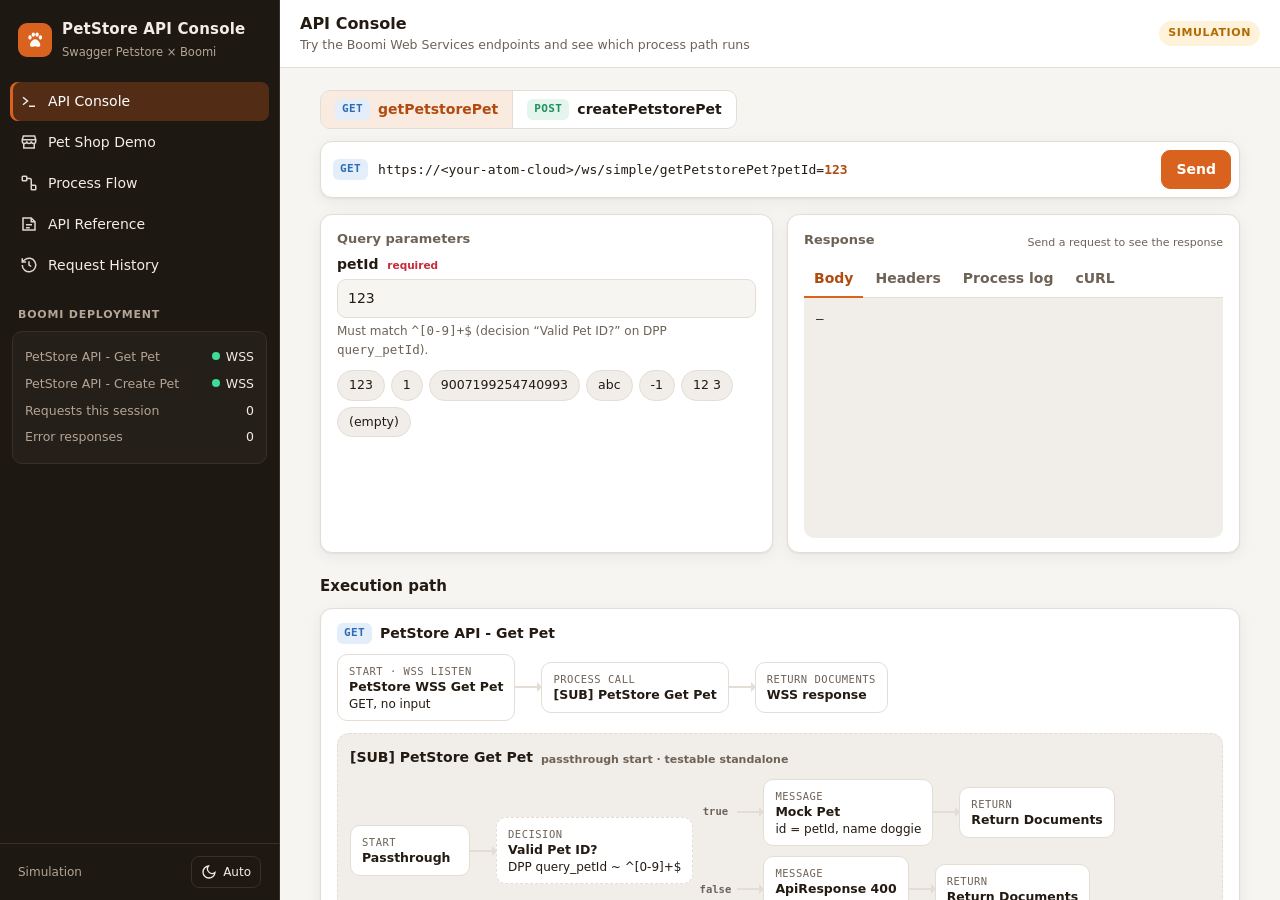
==== portal/index.html @ 0d5f0c59 "Add PetStore API console mockup Co-Authored-By: Claude Opus 5.5 <noreply@anthropic.com>" ====
<!doctype html>
<html lang="en">
<head>
<meta charset="utf-8">
<meta name="viewport" content="width=device-width, initial-scale=1">
<title>PetStore API Console</title>
<meta name="description" content="Mockup console for the Boomi PetStore Mock API (simulation of the Get Pet and Create Pet Web Services processes).">
<link rel="stylesheet" href="style.css">
</head>
<body>
<div class="app">
  <aside class="side" id="side">
    <div class="brand">
      <div class="logo"><svg viewBox="0 0 24 24" width="20" height="20" fill="#fff"><ellipse cx="6" cy="9" rx="2" ry="2.6"/><ellipse cx="10" cy="5.5" rx="2" ry="2.6"/><ellipse cx="14.5" cy="5.5" rx="2" ry="2.6"/><ellipse cx="18.5" cy="9" rx="2" ry="2.6"/><path d="M12.2 11c-3 0-6.2 4.2-6.2 6.6 0 1.8 1.4 2.6 3 2.6 1.3 0 2.1-.6 3.2-.6s1.9.6 3.2.6c1.6 0 3-.8 3-2.6 0-2.4-3.2-6.6-6.2-6.6z"/></svg></div>
      <div><b>PetStore API Console</b><small>Swagger Petstore × Boomi</small></div>
    </div>
    <nav class="nav" aria-label="Main">
      <button data-view="console" aria-current="page"><svg viewBox="0 0 24 24" fill="none" stroke="currentColor" stroke-width="2"><path d="m4 17 6-5-6-5M12 19h8"/></svg>API Console</button>
      <button data-view="shop"><svg viewBox="0 0 24 24" fill="none" stroke="currentColor" stroke-width="2"><path d="M3 9l1.5-5h15L21 9M3 9h18v2a3 3 0 0 1-6 0 3 3 0 0 1-6 0 3 3 0 0 1-6 0zM5 13v7h14v-7"/></svg>Pet Shop Demo</button>
      <button data-view="flow"><svg viewBox="0 0 24 24" fill="none" stroke="currentColor" stroke-width="2"><rect x="3" y="3" width="6" height="6" rx="1"/><rect x="15" y="15" width="6" height="6" rx="1"/><path d="M9 6h4a2 2 0 0 1 2 2v7"/></svg>Process Flow</button>
      <button data-view="reference"><svg viewBox="0 0 24 24" fill="none" stroke="currentColor" stroke-width="2"><path d="M4 4h11l5 5v11H4z"/><path d="M15 4v5h5M8 13h8M8 17h5"/></svg>API Reference</button>
      <button data-view="history"><svg viewBox="0 0 24 24" fill="none" stroke="currentColor" stroke-width="2"><path d="M3 12a9 9 0 1 0 3-6.7L3 8"/><path d="M3 3v5h5M12 7v5l3 2"/></svg>Request History</button>
    </nav>
    <h4>Boomi deployment</h4>
    <div class="health">
      <div class="hrow"><span>PetStore API - Get Pet</span><span><i class="dot ok"></i>WSS</span></div>
      <div class="hrow"><span>PetStore API - Create Pet</span><span><i class="dot ok"></i>WSS</span></div>
      <div class="hrow"><span>Requests this session</span><span id="hReq">0</span></div>
      <div class="hrow"><span>Error responses</span><span id="hErr">0</span></div>
    </div>
    <div class="side-foot">
      <span>Simulation</span>
      <button class="icon-btn" id="themeBtn" title="Toggle theme" aria-label="Toggle theme"><svg viewBox="0 0 24 24" fill="none" stroke="currentColor" stroke-width="2"><path d="M21 12.8A9 9 0 1 1 11.2 3a7 7 0 0 0 9.8 9.8z"/></svg><span id="themeLbl">Theme</span></button>
    </div>
  </aside>
  <div class="scrim" id="scrim"></div>

  <main class="main">
    <div class="top">
      <button class="burger" id="burger" aria-label="Menu"><svg viewBox="0 0 24 24" width="18" height="18" fill="none" stroke="currentColor" stroke-width="2"><path d="M3 6h18M3 12h18M3 18h18"/></svg></button>
      <div><h1 id="title">API Console</h1><div class="sub" id="subtitle">Try the Boomi Web Services endpoints and see which process path runs</div></div>
      <span class="mode" title="Runs in your browser with the same logic as the Boomi processes">SIMULATION</span>
    </div>

    <section class="view" id="view-console"><div class="page"><div class="wrap">
      <div class="seg ep" id="epSeg" role="tablist">
        <button type="button" data-ep="get" aria-pressed="true"><span class="m get">GET</span>getPetstorePet</button>
        <button type="button" data-ep="create" aria-pressed="false"><span class="m post">POST</span>createPetstorePet</button>
      </div>
      <div class="urlbar"><span class="m" id="urlMethod">GET</span><code id="urlText"></code><button class="btn primary" id="sendBtn">Send</button></div>

      <div class="grid2">
        <div class="card">
          <div id="reqGet">
            <h3>Query parameters</h3>
            <div class="field"><label for="petId">petId <span class="req">required</span></label>
              <input id="petId" value="123" autocomplete="off" inputmode="numeric"><small>Must match <code>^[0-9]+$</code> (decision “Valid Pet ID?” on DPP <code>query_petId</code>).</small></div>
            <div class="chips" id="getPresets"></div>
          </div>
          <div id="reqCreate" hidden>
            <h3>Request body <span class="meta">application/json · profile j.PetStore.Pet</span></h3>
            <textarea id="body" spellcheck="false" rows="14"></textarea>
            <div class="row-actions"><div class="chips" id="postPresets"></div><button class="btn sm" id="fmtBtn" type="button">Format JSON</button></div>
          </div>
        </div>

        <div class="card resp" id="respCard">
          <div class="resp-head"><h3>Response</h3><span id="respStatus" class="meta">Send a request to see the response</span></div>
          <div class="tabs" id="respTabs" role="tablist">
            <button data-tab="body" aria-selected="true">Body</button><button data-tab="headers">Headers</button><button data-tab="log">Process log</button><button data-tab="curl">cURL</button>
          </div>
          <pre class="code" id="respOut">—</pre>
        </div>
      </div>

      <h2>Execution path</h2>
      <div class="card" id="trace"></div>
    </div></div></section>

    <section class="view" id="view-shop" hidden><div class="page"><div class="wrap" id="shopPage"></div></div></section>
    <section class="view" id="view-flow" hidden><div class="page"><div class="wrap" id="flowPage"></div></div></section>
    <section class="view" id="view-reference" hidden><div class="page"><div class="wrap" id="refPage"></div></div></section>
    <section class="view" id="view-history" hidden><div class="page"><div class="wrap" id="historyPage"></div></div></section>
  </main>
</div>
<div class="toast" id="toast"></div>
<script src="app.js"></script>
</body>
</html>
---- portal/style.css ----
:root{
  --navy:#1E1813; --accent:#D9631E; --accent-ink:#B04A0F; --accent-soft:rgba(217,99,30,.13);
  --bg:#F7F5F2; --surface:#FFFFFF; --surface-2:#F1EDE8; --line:#E3DDD5;
  --ink:#231A12; --muted:#6E6257; --side:#1E1813; --side-ink:#F3ECE4; --side-muted:#B3A595; --side-line:#3A2F25;
  --user:#1E1813; --user-ink:#FFFFFF; --bot:#FFFFFF;
  --ok:#1E8E5A; --ok-bg:#E3F5EC; --warn:#B26A00; --warn-bg:#FFF2DB; --crit:#C62C3B; --crit-bg:#FDE6E8; --info:#2D6CB5; --info-bg:#E4EEFA;
  --radius:12px; --shadow:0 1px 2px rgba(17,26,58,.06),0 4px 16px rgba(17,26,58,.06);
  --mono:ui-monospace,SFMono-Regular,Menlo,Consolas,monospace;
  color-scheme:light;
}
@media (prefers-color-scheme:dark){:root:not([data-theme="light"]){
  --bg:#15110D; --surface:#1F1913; --surface-2:#2A221A; --line:#3B3026; --ink:#F3ECE4; --muted:#B3A595;
  --side:#0F0C09; --side-line:#2E251D; --user:#D9631E; --user-ink:#FFFFFF; --bot:#1F1913; --accent-ink:#FFA463; --accent-soft:rgba(255,150,80,.16);
  --ok:#4CC98C; --ok-bg:#0E3326; --warn:#F2B451; --warn-bg:#3A2A0C; --crit:#FF7A86; --crit-bg:#41161C; --info:#7FB2F0; --info-bg:#132E52;
  --shadow:0 1px 2px rgba(0,0,0,.3),0 4px 16px rgba(0,0,0,.25); color-scheme:dark;}}
:root[data-theme="dark"]{
  --bg:#15110D; --surface:#1F1913; --surface-2:#2A221A; --line:#3B3026; --ink:#F3ECE4; --muted:#B3A595;
  --side:#0F0C09; --side-line:#2E251D; --user:#D9631E; --user-ink:#FFFFFF; --bot:#1F1913; --accent-ink:#FFA463; --accent-soft:rgba(255,150,80,.16);
  --ok:#4CC98C; --ok-bg:#0E3326; --warn:#F2B451; --warn-bg:#3A2A0C; --crit:#FF7A86; --crit-bg:#41161C; --info:#7FB2F0; --info-bg:#132E52;
  --shadow:0 1px 2px rgba(0,0,0,.3),0 4px 16px rgba(0,0,0,.25); color-scheme:dark;}
*{box-sizing:border-box}
html,body{height:100%;margin:0}
body{background:var(--bg);color:var(--ink);font:14px/1.5 system-ui,-apple-system,"Segoe UI",Roboto,sans-serif}
button,input,select,textarea{font:inherit;color:inherit}
button{cursor:pointer}
a{color:var(--accent-ink)}
code,pre{font-family:var(--mono);font-size:12.5px}
.app{display:grid;grid-template-columns:280px 1fr;height:100vh}

/* sidebar */
.side{background:var(--side);color:var(--side-ink);display:flex;flex-direction:column;min-height:0;overflow:auto;border-right:1px solid var(--side-line)}
.brand{display:flex;align-items:center;gap:10px;padding:18px 18px 6px}
.logo{width:34px;height:34px;border-radius:9px;background:var(--accent);display:grid;place-items:center;flex:none}
.brand b{display:block;font-size:15px;letter-spacing:.2px}
.brand small{color:var(--side-muted);font-size:11.5px}
.side h4{margin:16px 18px 8px;font-size:11px;text-transform:uppercase;letter-spacing:.8px;color:var(--side-muted);font-weight:600}
.persona{margin:0 12px;padding:12px;border:1px solid var(--side-line);border-radius:10px;background:rgba(255,255,255,.03)}
.who{display:flex;gap:10px;align-items:center;margin-bottom:10px}
.who b{display:block;font-size:13.5px}.who small{color:var(--side-muted);font-size:11.5px}
.ava{width:34px;height:34px;border-radius:50%;background:#2A3670;color:#fff;display:grid;place-items:center;font-weight:700;font-size:12px;flex:none}
.persona select{width:100%;padding:7px 9px;border-radius:8px;border:1px solid var(--side-line);background:#0C1430;color:var(--side-ink)}
.persona-hint{font-size:11.5px;color:var(--side-muted);margin-top:8px;line-height:1.4}
.rolepill{display:inline-block;font-size:10.5px;font-weight:700;letter-spacing:.4px;padding:1px 7px;border-radius:999px;background:rgba(140,140,255,.22);color:#CFCFFF;margin-left:4px;vertical-align:1px}
.rolepill.inactive{background:rgba(255,107,120,.2);color:#FFB3BA}
.nav{padding:14px 10px 6px;display:flex;flex-direction:column;gap:2px}
.nav button{display:flex;align-items:center;gap:10px;width:100%;text-align:left;background:none;border:0;color:var(--side-ink);padding:9px 10px;border-radius:8px}
.nav button:hover{background:rgba(255,255,255,.06)}
.nav button[aria-current="page"]{background:rgba(217,99,30,.28);color:#fff;box-shadow:inset 3px 0 0 var(--accent)}
.nav svg{width:18px;height:18px;flex:none;opacity:.9}
.health{margin:0 12px;padding:12px;border:1px solid var(--side-line);border-radius:10px;background:rgba(255,255,255,.03)}
.hrow{display:flex;justify-content:space-between;align-items:center;gap:8px;padding:4px 0;font-size:12.5px}
.hrow span:first-child{color:var(--side-muted)}
.dot{display:inline-block;width:8px;height:8px;border-radius:50%;margin-right:6px;vertical-align:1px;background:var(--side-muted)}
.dot.ok{background:#3DDC97}
.side-foot{margin-top:auto;padding:12px 18px;display:flex;align-items:center;justify-content:space-between;border-top:1px solid var(--side-line);font-size:12px;color:var(--side-muted)}
.icon-btn{background:none;border:1px solid var(--side-line);color:var(--side-ink);border-radius:8px;padding:6px 9px;display:inline-flex;gap:6px;align-items:center}
.icon-btn svg{width:16px;height:16px}

/* main */
.main{display:flex;flex-direction:column;min-width:0;min-height:0}
.top{display:flex;align-items:center;gap:12px;padding:12px 20px;border-bottom:1px solid var(--line);background:var(--surface)}
.top h1{font-size:16px;margin:0;font-weight:650}
.top .sub{color:var(--muted);font-size:12.5px}
.mode{margin-left:auto;font-size:11px;font-weight:700;letter-spacing:.6px;padding:4px 9px;border-radius:999px;background:var(--warn-bg);color:var(--warn)}
.burger{display:none;background:none;border:1px solid var(--line);border-radius:8px;padding:6px}
.view{flex:1;min-height:0;overflow:auto}
.view[hidden]{display:none}

/* chat */
.chat{display:flex;flex-direction:column;height:100%}
.msgs{flex:1;overflow:auto;padding:22px 20px 8px}
.wrap{max-width:920px;margin:0 auto}
.msg{display:flex;gap:10px;margin:0 0 16px}
.msg.user{justify-content:flex-end}
.avatar{width:30px;height:30px;border-radius:50%;flex:none;display:grid;place-items:center;font-size:12px;font-weight:700}
.msg.bot .avatar{background:var(--accent);color:#fff}
.bubble{max-width:min(760px,88%);padding:11px 14px;border-radius:14px;box-shadow:var(--shadow);overflow-wrap:anywhere}
.msg.user .bubble{background:var(--user);color:var(--user-ink);border-bottom-right-radius:4px}
.msg.bot .bubble{background:var(--bot);border:1px solid var(--line);border-bottom-left-radius:4px;min-width:0}
.bubble p{margin:0 0 8px}.bubble p:last-child{margin-bottom:0}
.bubble ul{margin:4px 0 8px;padding-left:20px}.bubble li{margin:2px 0}
.meta{font-size:11px;color:var(--muted);margin-top:6px}
.msg.user .meta{color:inherit;opacity:.7;text-align:right}
.sysline{text-align:center;color:var(--muted);font-size:12px;margin:4px 0 16px}
.sysline span{background:var(--surface-2);border:1px solid var(--line);border-radius:999px;padding:3px 12px}
.typing{display:inline-flex;gap:4px;align-items:center;color:var(--muted)}
.typing i{width:6px;height:6px;border-radius:50%;background:var(--accent);animation:b 1s infinite}
.typing i:nth-child(2){animation-delay:.15s}.typing i:nth-child(3){animation-delay:.3s}
@keyframes b{0%,80%,100%{opacity:.25}40%{opacity:1}}
.composer{border-top:1px solid var(--line);background:var(--surface);padding:12px 20px 16px}
.composer form{display:flex;gap:10px;align-items:flex-end}
.composer textarea{flex:1;resize:none;min-height:44px;max-height:160px;padding:11px 13px;border:1px solid var(--line);border-radius:12px;background:var(--bg);outline:none}
.composer textarea:focus{border-color:var(--accent);box-shadow:0 0 0 3px var(--accent-soft)}
.btn{border:1px solid var(--line);background:var(--surface);border-radius:9px;padding:8px 14px;font-weight:600}
.btn:hover{border-color:var(--accent)}
.btn.primary{background:var(--accent);border-color:var(--accent);color:#fff}
.btn.primary:hover{background:var(--accent-ink);border-color:var(--accent-ink)}
.btn:disabled{opacity:.5;cursor:not-allowed}
.send{height:44px;width:48px;padding:0;display:grid;place-items:center}
.hint{font-size:11.5px;color:var(--muted);margin-top:6px}

/* tool call trace */
details.tool{border:1px dashed var(--line);border-radius:9px;background:var(--surface-2);margin:0 0 10px;padding:6px 10px}
details.tool summary{display:flex;align-items:center;gap:8px;flex-wrap:wrap;font-size:12px;color:var(--muted);list-style:none}
details.tool summary::-webkit-details-marker{display:none}
details.tool summary::before{content:"▸";font-size:10px}
details.tool[open] summary::before{content:"▾"}
.tname{font-family:var(--mono);font-weight:700;color:var(--accent-ink)}
details.tool pre{margin:8px 0 2px;max-height:260px;overflow:auto;background:var(--surface);border:1px solid var(--line);border-radius:7px;padding:8px 10px;white-space:pre-wrap}

/* starters */
.starters{display:grid;grid-template-columns:repeat(auto-fill,minmax(250px,1fr));gap:10px;margin:8px 0 4px}
.starter{text-align:left;background:var(--surface);border:1px solid var(--line);border-radius:var(--radius);padding:12px 14px;display:flex;gap:10px;align-items:flex-start;box-shadow:var(--shadow)}
.starter:hover{border-color:var(--accent);transform:translateY(-1px)}
.starter .n{flex:none;width:24px;height:24px;border-radius:7px;background:var(--accent-soft);color:var(--accent-ink);display:grid;place-items:center;font-weight:700;font-size:12px}
.starter small{display:block;color:var(--muted);font-size:11.5px;margin-top:2px}
.hero{text-align:center;padding:26px 0 10px}
.hero h2{margin:8px 0 4px;font-size:22px}
.hero p{color:var(--muted);margin:0}
.chips{display:flex;flex-wrap:wrap;gap:6px;margin-top:10px}
.hero .chips{justify-content:center;margin-top:16px}
.chip{border:1px solid var(--line);background:var(--surface-2);border-radius:999px;padding:5px 11px;font-size:12.5px}
.chip:hover{border-color:var(--accent);color:var(--accent-ink)}

/* data */
.tbl{width:100%;border-collapse:collapse;margin:6px 0;font-size:12.5px}
.tbl th,.tbl td{text-align:left;padding:7px 8px;border-bottom:1px solid var(--line);vertical-align:top}
.tbl th{color:var(--muted);font-weight:600;font-size:11.5px;text-transform:uppercase;letter-spacing:.4px}
.tbl td.num,.tbl th.num{text-align:right;font-variant-numeric:tabular-nums}
.scroll{overflow-x:auto;max-width:100%}
.badge{display:inline-block;font-size:11px;font-weight:700;padding:2px 8px;border-radius:999px;white-space:nowrap}
.b-ok{background:var(--ok-bg);color:var(--ok)}.b-warn{background:var(--warn-bg);color:var(--warn)}
.b-crit{background:var(--crit-bg);color:var(--crit)}.b-info{background:var(--info-bg);color:var(--info)}
.b-mute{background:var(--surface-2);color:var(--muted)}
.stats{display:flex;gap:8px;flex-wrap:wrap;margin:6px 0 10px}
.stat{background:var(--surface-2);border-radius:10px;padding:8px 12px;min-width:110px}
.stat b{display:block;font-size:18px;font-variant-numeric:tabular-nums}.stat span{font-size:11.5px;color:var(--muted)}
.bar{height:6px;background:var(--surface-2);border-radius:99px;overflow:hidden;margin:8px 0 4px}
.bar i{display:block;height:100%;background:var(--accent);border-radius:99px}
.bar i.pend{background:var(--warn)}
.note{border-left:3px solid var(--info);background:var(--info-bg);padding:8px 10px;border-radius:6px;margin:8px 0;font-size:12.5px}
.note.warn{border-color:var(--warn);background:var(--warn-bg)}.note.crit{border-color:var(--crit);background:var(--crit-bg)}.note.ok{border-color:var(--ok);background:var(--ok-bg)}
.note b{display:block;margin-bottom:2px}
.note ul{margin:4px 0 0;padding-left:18px}

/* approval card */
.approve{border:1px solid var(--warn);border-radius:12px;margin-top:10px;overflow:hidden;background:var(--surface)}
.approve header{display:flex;align-items:center;gap:8px;padding:9px 12px;background:var(--warn-bg);color:var(--warn);font-weight:700;font-size:12.5px}
.approve .body{padding:10px 12px}
.approve .actions{display:flex;gap:8px;padding:10px 12px;border-top:1px solid var(--line);align-items:center;flex-wrap:wrap}
.approve .decided{font-size:12px;color:var(--muted);margin-left:auto}
.approve.done{border-color:var(--line)}.approve.done header{background:var(--surface-2);color:var(--muted)}
.fgrid{display:grid;grid-template-columns:130px 1fr;gap:6px 10px;align-items:baseline}
.fgrid label{font-size:12px;color:var(--muted)}

/* pages */
.page{padding:22px 20px}
.lead{color:var(--muted);margin-top:0}
.page h2{font-size:15px;margin:22px 0 10px}
.page h2:first-child{margin-top:0}
.cards{display:grid;grid-template-columns:repeat(auto-fill,minmax(200px,1fr));gap:12px}
.cards.wide{grid-template-columns:repeat(auto-fill,minmax(280px,1fr))}
.card{background:var(--surface);border:1px solid var(--line);border-radius:var(--radius);padding:14px 16px;box-shadow:var(--shadow);min-width:0}
.card h3{margin:0 0 6px;font-size:13px;color:var(--muted);font-weight:600}
.card .big{font-size:24px;font-weight:700;font-variant-numeric:tabular-nums}
.card .big small{font-size:13px;color:var(--muted);font-weight:500}
.card p{margin:6px 0 0;color:var(--muted);font-size:12.5px}
.kv{display:grid;grid-template-columns:auto 1fr;gap:4px 14px;font-size:13px;margin:0}
.kv dt{color:var(--muted)}.kv dd{margin:0}
.pol h3{color:var(--ink);font-size:14px}
.pol .tag{font-family:var(--mono);font-size:11px;color:var(--accent-ink)}
.toast{position:fixed;right:16px;bottom:16px;background:var(--navy);color:#fff;padding:10px 14px;border-radius:10px;box-shadow:var(--shadow);opacity:0;transform:translateY(8px);transition:.2s;pointer-events:none;z-index:50}
.toast.show{opacity:1;transform:none}
.scrim{display:none}
@media (max-width:860px){
  .app{grid-template-columns:1fr}
  .side{position:fixed;inset:0 auto 0 0;width:min(300px,86vw);z-index:40;transform:translateX(-100%);transition:transform .2s}
  .side.open{transform:none}
  .scrim.open{display:block;position:fixed;inset:0;background:rgba(0,0,0,.4);z-index:30}
  .burger{display:inline-grid;place-items:center}
  .top,.composer,.msgs,.page{padding-left:16px;padding-right:16px}
  .top .sub{display:none}
  .fgrid{grid-template-columns:1fr}
  .bubble{max-width:100%}
  .msg .avatar{display:none}
}

/* ---- PetStore console ---- */
.seg{display:inline-flex;border:1px solid var(--line);border-radius:10px;overflow:hidden;background:var(--surface)}
.seg button{border:0;background:none;padding:8px 14px;display:inline-flex;gap:8px;align-items:center;font-weight:600}
.seg button+button{border-left:1px solid var(--line)}
.seg button[aria-pressed="true"]{background:var(--accent-soft);color:var(--accent-ink)}
.m{font-family:var(--mono);font-size:11px;font-weight:800;letter-spacing:.4px;padding:2px 7px;border-radius:6px}
.m.get,.urlbar .m.get{background:var(--info-bg);color:var(--info)}.m.post,.urlbar .m.post{background:var(--ok-bg);color:var(--ok)}
.urlbar{display:flex;align-items:center;gap:10px;margin:12px 0 16px;background:var(--surface);border:1px solid var(--line);border-radius:12px;padding:8px 8px 8px 12px;box-shadow:var(--shadow)}
.urlbar code{flex:1;min-width:0;overflow-x:auto;white-space:nowrap;font-size:13px}
.urlbar code b{color:var(--accent-ink);font-weight:700}
.grid2{display:grid;grid-template-columns:minmax(0,1fr) minmax(0,1fr);gap:14px}
.field{display:grid;gap:4px;margin-bottom:10px}
.field label{font-weight:600}
.field small{color:var(--muted);font-size:12px}
.req{font-size:10.5px;color:var(--crit);font-weight:700;margin-left:4px}
.field input,.field select,.form-grid input,.form-grid select{width:100%;padding:8px 10px;border:1px solid var(--line);border-radius:9px;background:var(--bg);outline:none}
.field input:focus,#body:focus,.form-grid input:focus,.form-grid select:focus{border-color:var(--accent);box-shadow:0 0 0 3px var(--accent-soft)}
#body{width:100%;resize:vertical;min-height:240px;padding:10px 12px;border:1px solid var(--line);border-radius:10px;background:var(--bg);font-family:var(--mono);font-size:12.5px;line-height:1.5;outline:none}
#body.bad{border-color:var(--crit)}
.row-actions{display:flex;justify-content:space-between;align-items:flex-start;gap:8px;flex-wrap:wrap}
.btn.sm{padding:5px 10px;font-size:12.5px;margin-top:10px}
.resp-head{display:flex;justify-content:space-between;align-items:center;gap:8px;flex-wrap:wrap}
.resp-head h3{margin:0}
.tabs{display:flex;gap:2px;border-bottom:1px solid var(--line);margin:10px 0 0}
.tabs button{background:none;border:0;padding:7px 10px;color:var(--muted);font-weight:600;border-bottom:2px solid transparent;margin-bottom:-1px}
.tabs button[aria-selected="true"]{color:var(--accent-ink);border-bottom-color:var(--accent)}
pre.code{margin:0;padding:12px;background:var(--surface-2);border-radius:0 0 10px 10px;min-height:240px;max-height:420px;overflow:auto;white-space:pre-wrap;word-break:break-word;font-size:12.5px}
.j-k{color:var(--accent-ink)}.j-s{color:var(--ok)}.j-n{color:var(--info)}.j-b{color:var(--warn)}
/* flow */
.flow{display:flex;align-items:center;gap:0;flex-wrap:wrap;row-gap:12px}
.flow-title{display:flex;align-items:center;gap:8px;margin:0 0 10px;font-weight:650}
.node{border:1.5px solid var(--line);background:var(--surface);border-radius:10px;padding:8px 11px;min-width:120px;max-width:200px;font-size:12px;line-height:1.35;transition:.2s}
.node b{display:block;font-size:12.5px}
.node .k{font-family:var(--mono);font-size:10.5px;color:var(--muted);text-transform:uppercase;letter-spacing:.5px}
.node.dec{border-style:dashed}
.node.hit{border-color:var(--accent);background:var(--accent-soft);box-shadow:0 0 0 3px var(--accent-soft)}
.node.err.hit{border-color:var(--crit);background:var(--crit-bg);box-shadow:0 0 0 3px var(--crit-bg)}
.node.dim{opacity:.45}
.arrow{width:26px;height:2px;background:var(--line);position:relative;flex:none}
.arrow::after{content:"";position:absolute;right:-1px;top:-4px;border:5px solid transparent;border-left-color:var(--line);border-right:0}
.arrow.hit{background:var(--accent)}.arrow.hit::after{border-left-color:var(--accent)}
.branches{display:flex;flex-direction:column;gap:10px}
.branch{display:flex;align-items:center}
.branch .lbl{font-size:10.5px;font-weight:700;font-family:var(--mono);color:var(--muted);width:44px;text-align:center}
.branch.hit .lbl{color:var(--accent-ink)}
.sub-call{margin:12px 0 0;padding:12px;border:1px dashed var(--line);border-radius:12px;background:var(--surface-2)}
/* shop */
.shop-top{display:grid;grid-template-columns:minmax(0,1.2fr) minmax(0,1fr);gap:14px;margin-bottom:18px}
.form-grid{display:grid;grid-template-columns:1fr 1fr;gap:10px}
.form-grid .full{grid-column:1/-1}
.form-grid label{display:block;font-size:12px;color:var(--muted);margin-bottom:3px;font-weight:600}
.pets{display:grid;grid-template-columns:repeat(auto-fill,minmax(190px,1fr));gap:12px}
.pet{background:var(--surface);border:1px solid var(--line);border-radius:14px;overflow:hidden;box-shadow:var(--shadow);display:flex;flex-direction:column}
.pet .pic{height:110px;display:grid;place-items:center;font-size:54px;background:var(--surface-2)}
.pet .pic img{width:100%;height:100%;object-fit:cover}
.pet .info{padding:10px 12px 12px;display:grid;gap:4px}
.pet .info b{font-size:14.5px}
.pet .tags{display:flex;gap:4px;flex-wrap:wrap}
.pet .tags span{font-size:11px;border:1px solid var(--line);border-radius:999px;padding:1px 7px;color:var(--muted)}
.filters{display:flex;gap:6px;flex-wrap:wrap;margin:0 0 12px}
.filters .chip[aria-pressed="true"]{background:var(--accent);border-color:var(--accent);color:#fff}
pre.cmd{background:var(--surface-2);border:1px solid var(--line);border-radius:8px;padding:10px 12px;overflow:auto;white-space:pre;margin:6px 0 12px}
.tbl tr.click{cursor:pointer}.tbl tr.click:hover td{background:var(--surface-2)}
@media (max-width:860px){.grid2,.shop-top{grid-template-columns:1fr}.form-grid{grid-template-columns:1fr}.seg.ep{display:flex}.seg.ep button{flex:1;justify-content:center;padding:8px 6px;font-size:12.5px}.urlbar code{font-size:12px}}
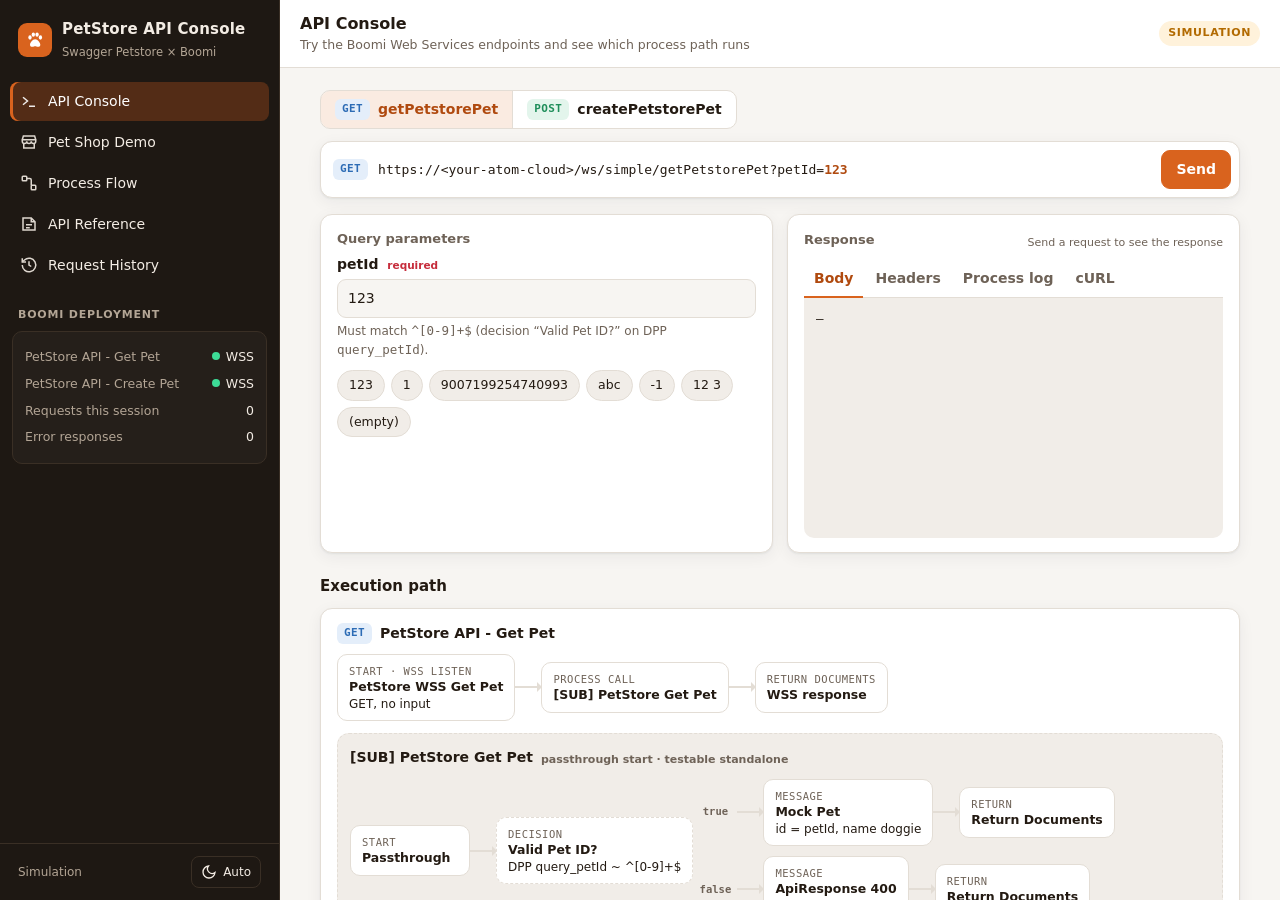
==== commit 08fec777: "SEO: descriptive page titles and canonical Co-Authored-By: Claude Opus 5.5 <noreply@anthropic.com>" ====
--- a/portal/index.html
+++ b/portal/index.html
@@ -3,7 +3,7 @@
 <head>
 <meta charset="utf-8">
 <meta name="viewport" content="width=device-width, initial-scale=1">
-<title>PetStore API Console</title>
+<title>PetStore Mock API Console — Boomi Web Services Demo | Dimas Agung Prakasa</title>
 <meta name="description" content="Mockup console for the Boomi PetStore Mock API (simulation of the Get Pet and Create Pet Web Services processes).">
 <link rel="stylesheet" href="style.css">
 </head>
